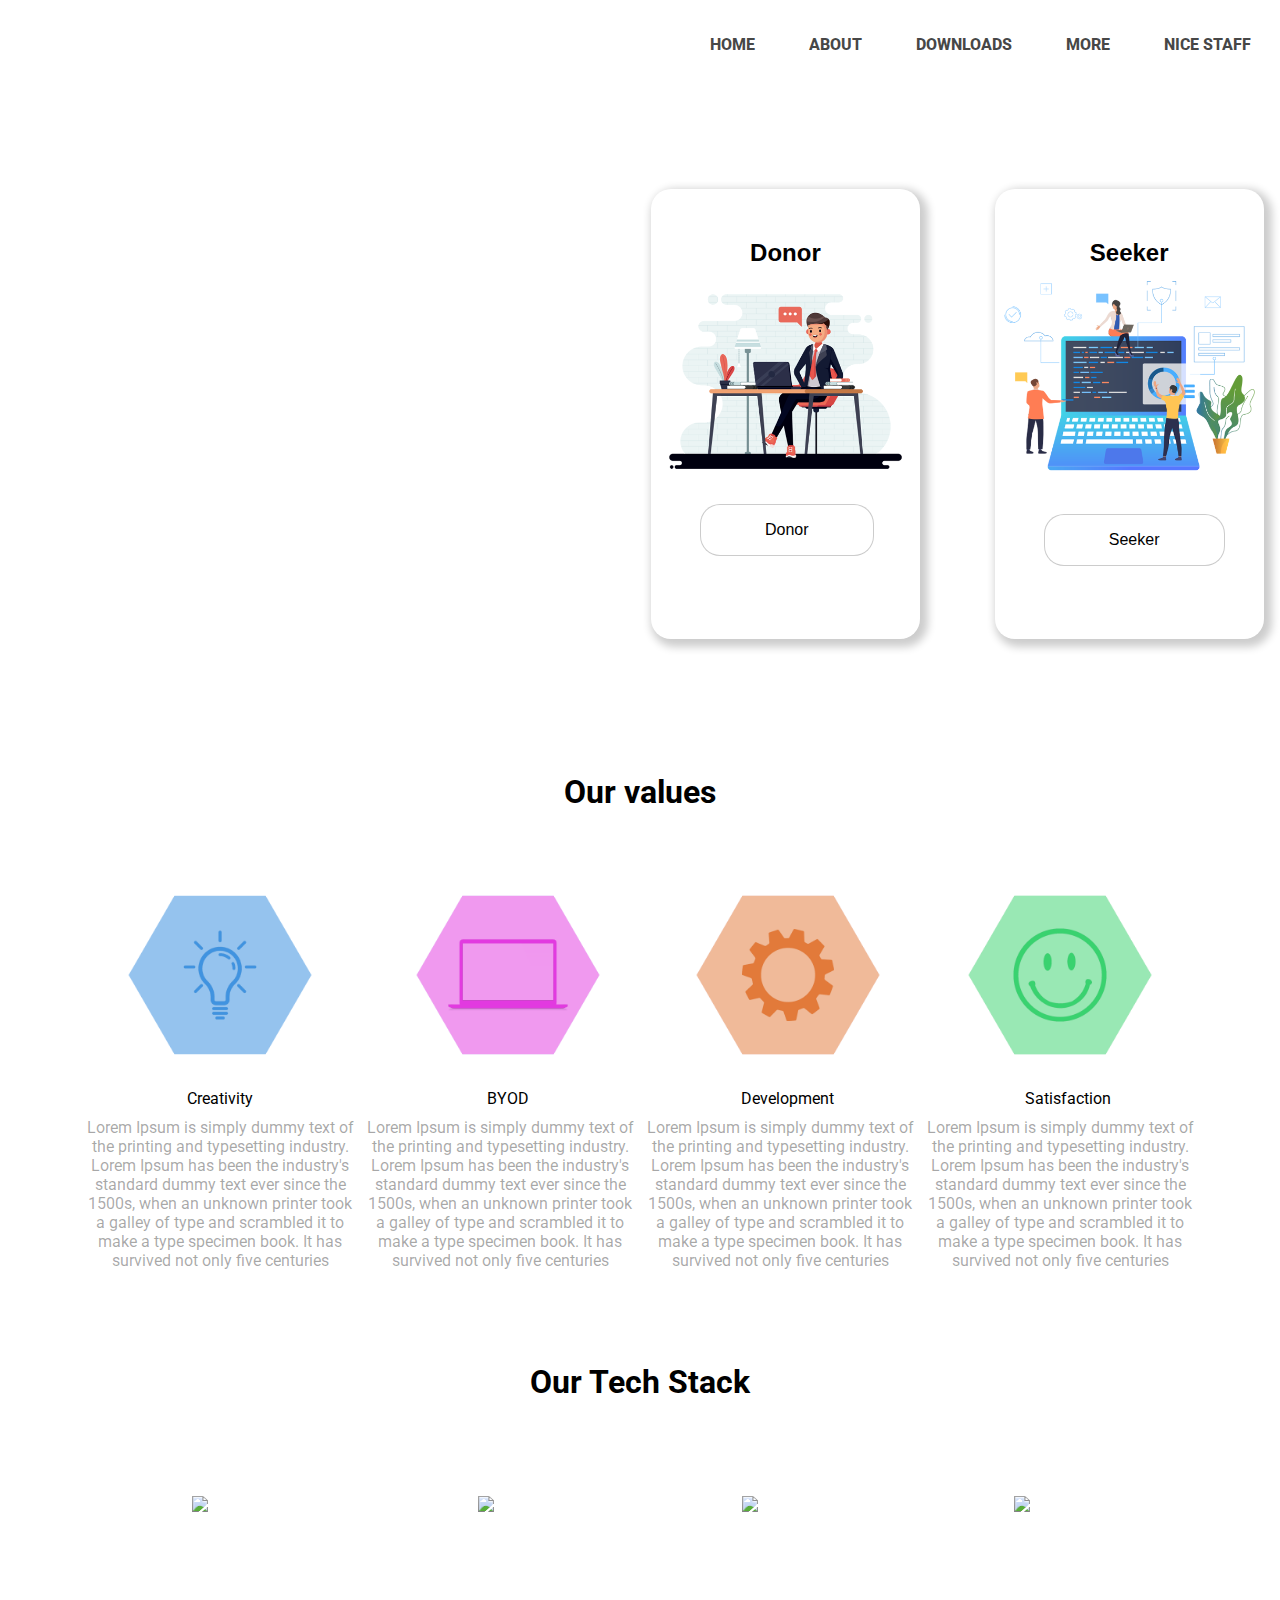
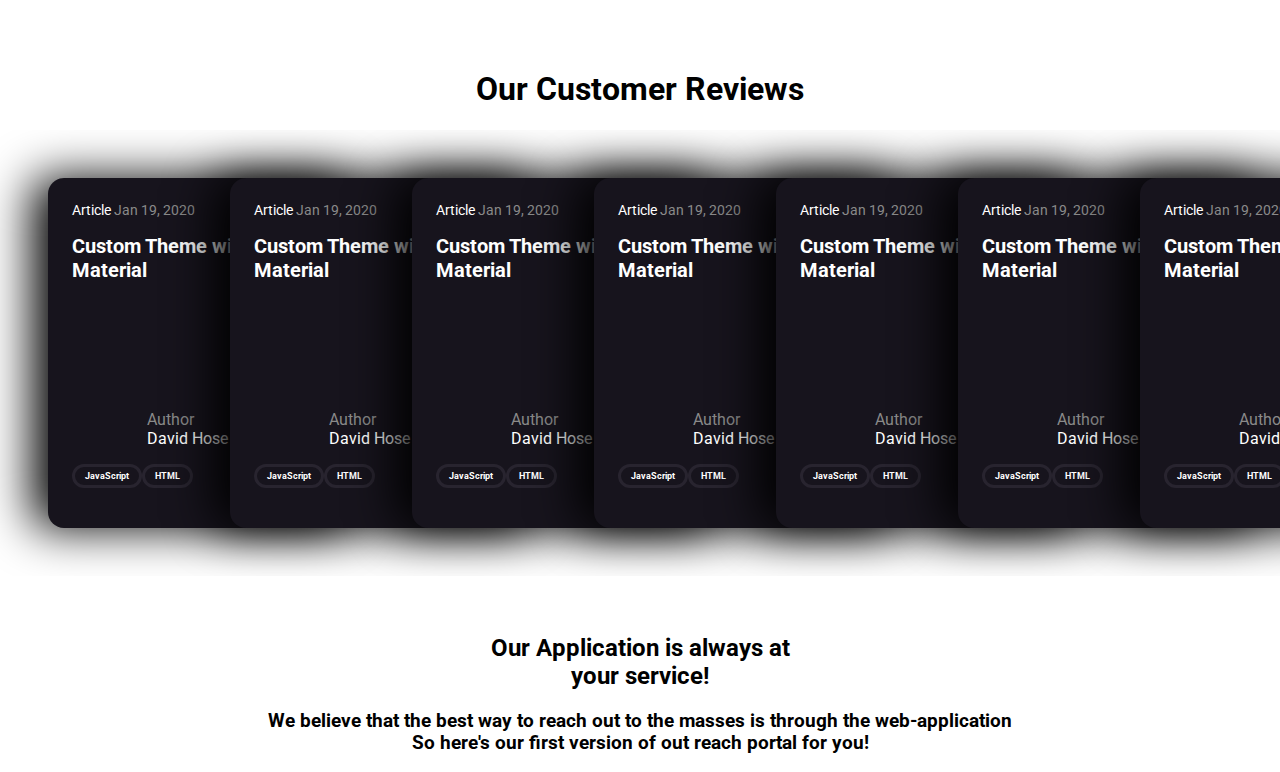
==== index.html @ 234221c1 "First commit" ====
<!DOCTYPE html>
<html lang="en">
<head>
  <meta charset="UTF-8">
  <meta name="viewport" content="width=device-width, initial-scale=1.0">
  <title>Document</title>
  <style>
    
    </style>
</head>
<body>
 
  <link href='https://fonts.googleapis.com/css?family=Roboto:500,900,100,300,700,400' rel='stylesheet' type='text/css'>
  <link rel="stylesheet" href="navbar.css">
  <link rel="stylesheet" href="values.css">
  <link rel="stylesheet" href="logo.css">
  <link rel="stylesheet" href="cards.css">
  <link rel="stylesheet" href="quote.css">
  <link rel="stylesheet" href="login_cards.css">
  <link rel="stylesheet" href="style.css">
 
  <section>
    <nav class="circle">
      <ul>
        <li><a href="#">Home</a></li>
        <li><a href="#">About</a></li>
        <li><a href="#">Downloads</a></li>
        <li><a href="#">More</a></li>
        <li><a href="#">Nice staff</a></li>
      </ul>
    </nav>
   
    <div class='logo_choose'>
        <div class='logo'>
            <img margin-bottom: 500px; src="https://i.pinimg.com/originals/a4/48/f0/a448f012ac2681e47ebdd86aaf8a274a.gif" alt="Not supported" class='iconDetails'>
            
          </div>
    
  

    <div class='right'>
        
    <div class='choice'>
       <div>
        <center><h2 style="color:black; padding-top: 30px; font-family:'Fira Sans', sans-serif; margin-bottom: -20px;">Donor</h2></center>
       </div>
        <img src="donar.png" alt="Avatar" style="width:100%; margin-bottom: -20px;">
      
        <button class="maruthibutton maruthibutton1">Donor</button>
      
    </div>
    <div class='choice'>
        <div>
            <center><h2 style="color:black; padding-top: 30px; font-family:'Fira Sans', sans-serif; margin-bottom: -10px;">Seeker</h2></center>
           </div>
            <img src="seeker.png" alt="Avatar" style="width:100%; margin-bottom: -20px;">
          
            <button class="maruthibutton maruthibutton1">Seeker</button>
          
    </div>
    
</div>
<!-- <div class='maruthitext'>
<strong><i><center><p style="color:black;font-size:28px;margin-bottom: auto;">"We are Olaska,The Greatest battles are with closest people."</p></center></i>
<i><center><p style="color:black;font-size:28px; margin-bottom: auto;">"We are the back mirrors of millions of people."</p></center></i>
</strong>
</div> -->

    </section>
    <div><h1 style="color:black;margin-top:700px;text-align: center;">Our values</h1></div>
    

    <center>
        <br>
        <br>
      <div class="row" style="padding-left: 80px; padding-right: 80px;">
          
        <div class="column" >
          <img src="1.png" alt="Snow" height="200" width="200" >
        </div>
        <div class="column" style="padding-left: 20px;">
          <img src="2.png" alt="Forest" height="200" width="200">
        </div>
        <div class="column" style="padding-left: 20px;">
          <img src="3.png" alt="Mountains" height="200" width="200">
        </div>
        <div class="column">
          <img src="4.png" alt="Mountains" height="200" width="200">
        </div>
    </div>

    
    <div class="row" style="padding-left: 80px; padding-right: 80px;">
      <div class="column" >
        <p style="color:rgb(0, 0, 0);">Creativity</p>
      </div>
      <div class="column" style="padding-left: 20px;">
        <p style="color:black;">BYOD</p>
      </div>
      <div class="column" style="padding-left: 20px;">
        <p style="color:black;">Development</p>
      </div>
      <div class="column" style="padding-left: 20px;">
        <p style="color:black;">Satisfaction</p>
      </div>
  </div>
  <div class="row" style="padding-left: 80px; padding-right: 80px;">
    <div class="column">
      <p style="color:rgba(0, 0, 0, 0.349);">Lorem Ipsum is simply dummy text of the printing and typesetting industry. Lorem Ipsum has been the industry's standard dummy text ever since the 1500s, when an unknown printer took a galley of type and scrambled it to make a type specimen book. It has survived not only five centuries</p>
    </div>
    <div class="column">
      <p style="color:rgba(0, 0, 0, 0.349);">Lorem Ipsum is simply dummy text of the printing and typesetting industry. Lorem Ipsum has been the industry's standard dummy text ever since the 1500s, when an unknown printer took a galley of type and scrambled it to make a type specimen book. It has survived not only five centuries</p>
    </div>
    <div class="column">
      <p style="color:rgba(0, 0, 0, 0.349);">Lorem Ipsum is simply dummy text of the printing and typesetting industry. Lorem Ipsum has been the industry's standard dummy text ever since the 1500s, when an unknown printer took a galley of type and scrambled it to make a type specimen book. It has survived not only five centuries</p>
    </div>
    <div class="column">
      <p style="color:rgba(0, 0, 0, 0.349);">Lorem Ipsum is simply dummy text of the printing and typesetting industry. Lorem Ipsum has been the industry's standard dummy text ever since the 1500s, when an unknown printer took a galley of type and scrambled it to make a type specimen book. It has survived not only five centuries</p>
    </div>
</div>
<br>
<br>
<div><h1 style="color:black;margin-top:50px;text-align: center;">Our Tech Stack</h1></div>
<div class="row" style="padding-left: 80px; padding-right: 80px; margin-top:90px">
          
    <div class="column" >
      <img src="https://pngimg.com/uploads/mysql/mysql_PNG23.png" alt="Snow" height="200" width="200" >
    </div>
    <div class="column" style="padding-left: 20px;">
      <img src="https://upload.wikimedia.org/wikipedia/commons/thumb/6/61/HTML5_logo_and_wordmark.svg/512px-HTML5_logo_and_wordmark.svg.png" alt="Forest" height="200" width="200">
    </div>
    <div class="column" style="padding-left: 20px;">
      <img src="https://www.freepnglogos.com/uploads/javascript-png/javascript-shield-logo-icon-2.png" alt="Mountains" height="200" width="200">
    </div>
    <div class="column">
      <img src="https://cdn.freebiesupply.com/logos/large/2x/java-logo-png-transparent.png" alt="Mountains" height="200" width="200">
    </div>
</div>
    </center>
    <div><h1 style="color:black;margin-top:150px;text-align: center;">Our Customer Reviews</h1></div>
  <div class="card-container">
    <div class="card">
        <header class="article-header">
            <div>
                <div class="category-title">
                    Article
                    <span class="date">Jan 19, 2020</span>
                </div>
            </div>
            <h2 class="article-title">
                Custom Theme with Angular Material
            </h2>
        </header>
        <div class="author">
            <div class="profile"></div>
            <div class="info">
                <div class="caption">Author</div>
                <div class="name">David Hose</div>
            </div>
        </div>
        <div class="tags">
            <div>JavaScript</div>
            <div>HTML</div>
        </div>
    </div>
    <div class="card">
        <header class="article-header">
            <div>
                <div class="category-title">
                    Article
                    <span class="date">Jan 19, 2020</span>
                </div>
            </div>
            <div class="article-title">
                Custom Theme with Angular Material
            </div>
        </header>
        <div class="author">
            <div class="profile"></div>
            <div class="info">
                <div class="caption">Author</div>
                <div class="name">David Hose</div>
            </div>
        </div>
        <div class="tags">
            <div>JavaScript</div>
            <div>HTML</div>
        </div>
    </div>

    <div class="card">
        <header class="article-header">
            <div>
                <div class="category-title">
                    Article
                    <span class="date">Jan 19, 2020</span>
                </div>
            </div>
            <div class="article-title">
                Custom Theme with Angular Material
            </div>
        </header>
        <div class="author">
            <div class="profile"></div>
            <div class="info">
                <div class="caption">Author</div>
                <div class="name">David Hose</div>
            </div>
        </div>
        <div class="tags">
            <div>JavaScript</div>
            <div>HTML</div>
        </div>
    </div>

    <div class="card">
        <header class="article-header">
            <div>
                <div class="category-title">
                    Article
                    <span class="date">Jan 19, 2020</span>
                </div>
            </div>
            <div class="article-title">
                Custom Theme with Angular Material
            </div>
        </header>
        <div class="author">
            <div class="profile"></div>
            <div class="info">
                <div class="caption">Author</div>
                <div class="name">David Hose</div>
            </div>
        </div>
        <div class="tags">
            <div>JavaScript</div>
            <div>HTML</div>
        </div>
    </div>
    <div class="card">
        <header class="article-header">
            <div>
                <div class="category-title">
                    Article
                    <span class="date">Jan 19, 2020</span>
                </div>
            </div>
            <div class="article-title">
                Custom Theme with Angular Material
            </div>
        </header>
        <div class="author">
            <div class="profile"></div>
            <div class="info">
                <div class="caption">Author</div>
                <div class="name">David Hose</div>
            </div>
        </div>
        <div class="tags">
            <div>JavaScript</div>
            <div>HTML</div>
        </div>
    </div>
    <div class="card">
        <header class="article-header">
            <div>
                <div class="category-title">
                    Article
                    <span class="date">Jan 19, 2020</span>
                </div>
            </div>
            <div class="article-title">
                Custom Theme with Angular Material
            </div>
        </header>
        <div class="author">
            <div class="profile"></div>
            <div class="info">
                <div class="caption">Author</div>
                <div class="name">David Hose</div>
            </div>
        </div>
        <div class="tags">
            <div>JavaScript</div>
            <div>HTML</div>
        </div>
    </div>
    <div class="card">
        <header class="article-header">
            <div>
                <div class="category-title">
                    Article
                    <span class="date">Jan 19, 2020</span>
                </div>
            </div>
            <div class="article-title">
                Custom Theme with Angular Material
            </div>
        </header>
        <div class="author">
            <div class="profile"></div>
            <div class="info">
                <div class="caption">Author</div>
                <div class="name">David Hose</div>
            </div>
        </div>
        <div class="tags">
            <div>JavaScript</div>
            <div>HTML</div>
        </div>
    </div>
    
</div> <br> <br>

<div>
    <center style="color:black;">
        <h2>Our Application is always at <br>your service!</h2>
        <h3>We believe that the best way to reach out to the masses is through the web-application
            <br>So here's our first version of out reach portal for you!
        </h3>
    </center>
</div>
</div>

</body>
</html>
---- navbar.css ----
body {
  font-family: 'Roboto', sans-serif;
  padding: 0;
  margin: 0;
  background-image: url("");
  background-repeat: no-repeat;
  background-attachment: fixed;
  background-size:cover;

}




/* NAVIGATION */
nav {
  
  margin-top:20px;
  background: rgba(255, 255, 255, 0);
  
  
}
nav ul {
  margin-left: 50%;
  list-style: none;
  text-align: center;
}
nav ul li {
  display: inline-block;
}
nav ul li a {
  display: block;
  padding: 15px;
  text-decoration: none;
  color: rgba(0, 0, 0, 0.733);
  font-weight: 800;
  text-transform: uppercase;
  margin: 0 10px;
}
nav ul li a,
nav ul li a:after,
nav ul li a:before {
  transition: all .5s;
}
nav ul li a:hover {
  color: 	#fff;
}


/* stroke */
nav.stroke ul li a,
nav.fill ul li a {
  position: relative;
}
nav.stroke ul li a:after,
nav.fill ul li a:after {
  position: absolute;
  bottom: 0;
  left: 0;
  right: 0;
  margin: auto;
  width: 0%;
  content: '.';
  color: transparent;
  background: #fff;
  height: 1px;
}
nav.stroke ul li a:hover:after {
  width: 100%;
}

nav.fill ul li a {
  transition: all 2s;
}

nav.fill ul li a:after {
  text-align: left;
  content: '.';
  margin: 0;
  opacity: 0;
}
nav.fill ul li a:hover {
  color: #fff;
  z-index: 1;
}
nav.fill ul li a:hover:after {
  z-index: -10;
  animation: fill 1s forwards;
  -webkit-animation: fill 1s forwards;
  -moz-animation: fill 1s forwards;
  opacity: 1;
}

/* Circle */
nav.circle ul li a {
  position: relative;
  overflow: hidden;
  z-index: 1;
}
nav.circle ul li a:after {
  display: block;
  position: absolute;
  margin: 0;
  top: 0;
  bottom: 0;
  left: 0;
  right: 0;
  content: '.';
  color: transparent;
  width: 1px;
  height: 1px;
  border-radius: 50%;
  background: transparent;
}
nav.circle ul li a:hover:after {
  -webkit-animation: circle 1.5s ease-in forwards;
}


/* Keyframes */
@-webkit-keyframes fill {
  0% {
    width: 0%;
    height: 1px;
  }
  50% {
    width: 100%;
    height: 1px;
  }
  100% {
    width: 100%;
    height: 100%;
    background: #fff;
  }
}

/* Keyframes */
@-webkit-keyframes circle {
  0% {
    width: 1px;
    top: 0;
    left: 0;
    bottom: 0;
    right: 0;
    margin: auto;
    height: 1px;
    z-index: -1;
    background: #fff;
    border-radius: 100%;
  }
  100% {
    background: #000;
    height: 5000%;
    width: 5000%;
    z-index: -1;
    top: 0;
    bottom: 0;
    left: 0;
    right: 0;
    margin: auto;
    border-radius: 0;
  }
}
---- values.css ----
* {
    box-sizing: border-box;
  }
  
  .column {
    float: left;
    width: 25%;
    padding: 5px;
  }
  
  /* Clearfix (clear floats) */
  .row::after {
    content: "";
    clear: both;
    display: table;
  }
---- logo.css ----
.half {
    width:40%;
    height: auto;
    }

    div.half2{
        position: absolute;
        top: 165px;
        left: 40px;
        margin-left:800px;
        width:50%;
    }
---- cards.css ----
* {
    box-sizing: border-box;
}

body {
    padding: 0;
    margin: 0;
    font-family: 'Segoe UI', Tahoma, Geneva, Verdana, sans-serif;
    color: #fff;
}

.card-container {
    width: 1500px;
    overflow-x: scroll;
    display: flex;
    background-color: #ffffff;
    padding: 3rem;
}

.card {
    min-width: 300px;
    height: 350px;
    border-radius: 16px;
    background-color: #17141d;
    box-shadow: -1rem 0 3rem #000;
    display: flex;
    flex-direction: column;
    padding: 1.5rem;
    transition: 0.2s;
}

.date {
    color: #8a8a8a;
}

.tags {
    display: flex;
    flex-wrap: wrap;
    margin: 1rem 0 1rem;
}

.tags div {
    font-size: 9px;
    font-weight: 700;
    padding: 4px 10px;
    border: 3px solid #28242f;
    border-radius: 2rem;
}

.card .category-title {
    font-size: 14px;
    color: #fff;
    margin-bottom: 1rem;
}

.card .article-title {
    font-size: 20px;
    font-weight: 700;
}

.card .article-header {
    margin-bottom: auto;
}

.card .author {
    margin-top: 3rem;
    display: grid;
    grid-template-columns: 75px 1fr;
}

.author .info .caption {
    color: #8a8a8a;
}

.card:not(:first-child) {
    margin-left: -130px;
}

.card:hover {
    transform: translateY(-1rem);
}

.card:hover~.card{
    transform: translateX(130px);
}
---- quote.css ----
blockquote{
    font-size: 30px;
    margin: .5em 10px;
    padding: 0 10px;
    quotes: "\201C""\201D""\2018""\2019";
    padding: 10px 20px;
    line-height: 1.4;
  }
  
  blockquote:before {
    content: open-quote;
    display: inline;
    /* height: 0; */
    line-height: 0;
    left: -10px;
    position: relative;
    top: 30px;
    color: skyblue;
    font-size: 3em;
  }
  
  p{
    margin: 0;
  }
  
  footer{
    margin:0;
    text-align: right;
    font-size: 1em;
    font-style: italic;
  }
---- style.css ----
body {
    font-family: 'Roboto', sans-serif;
    padding: 0;
    margin: 0;
  }
  .logo_choose{
    margin-bottom: 200px;
  }
 
  .container2 {
    width:40%;
  
    
    }

    .logo {
        
        float:left; 
        height:200px;
        width:20%;
        margin-top: -150px;
        margin-left: -60px;
        	
    }
    .maruthitext {
      color:black;
      width:50%;
   
      margin-left: -0px;
      
        
  }
    .text{
        width:100%;
        text-align: center;
    }
    .right{
      margin-top: auto;
      margin-left:45%;
        width:60%;
    }
    .choice {
        height: 450px;
        float: left;
        margin-left: 75px;
        margin-top: 100px;
        width: 35%;
        background-color: #fff;
        box-shadow: 4px 4px 8px 4px rgba(0,0,0,0.2);
        transition: 0.3s;
        border-radius: 20px;

    }
    .choice:hover {
        box-shadow: 16px 16px 24px 24px rgba(0,0,0,0.2);
      }
      
     .image {
      
        padding: -60px 6px 6px 6px;
      }
      .image img{
        border-radius: 20px;
      }
      
    .details  {
        padding: 2px 16px;
      }
      .button {
        background-color: #4CAF50; /* Green */
        border: none;
        color: white;
        padding: 16px 64px;
        text-align: center;
        text-decoration: none;
        display: inline-block;
        font-size: 16px;
        margin: 4px 24px;
        transition-duration: 0.4s;
        cursor: pointer;
      }
      
      .button1 {
        background-color: white; 
        color: black; 
        border: 1px solid rgba(9, 247, 207, 0.404) ;
        border-radius: 20px;
        box-shadow: 16px 16px 16px 16px rgba(0,0,0,0.2);
      }
      
      .button1:hover {
        background-color: #58e9f3c4;
        color: white;
      }
      .maruthibutton {
        float: center;
        padding: 16px 64px;
        margin: 4px 49px;
        background-color: #fff;
       
        transition: 0.3s;
        border-radius: 20px;
        background-color: #4CAF50; /* Green */
        border: none;
        color: white;
        text-align: center;
        text-decoration: none;
        display: inline-block;
        font-size: 16px;
        transition-duration: 0.4s;
        cursor: pointer;
      }
      
      .maruthibutton1 {
        background-color: white; 
        color: black; 
        border: 1px solid  rgba(0,0,0,0.2) ;
        border-radius: 20px;
        
      }
      
      .maruthibutton1:hover {
        box-shadow: 24px 24px 24px 24px rgba(0,0,0,0.2);
        background-color: #00c8ffc0;
        color: white;
      }
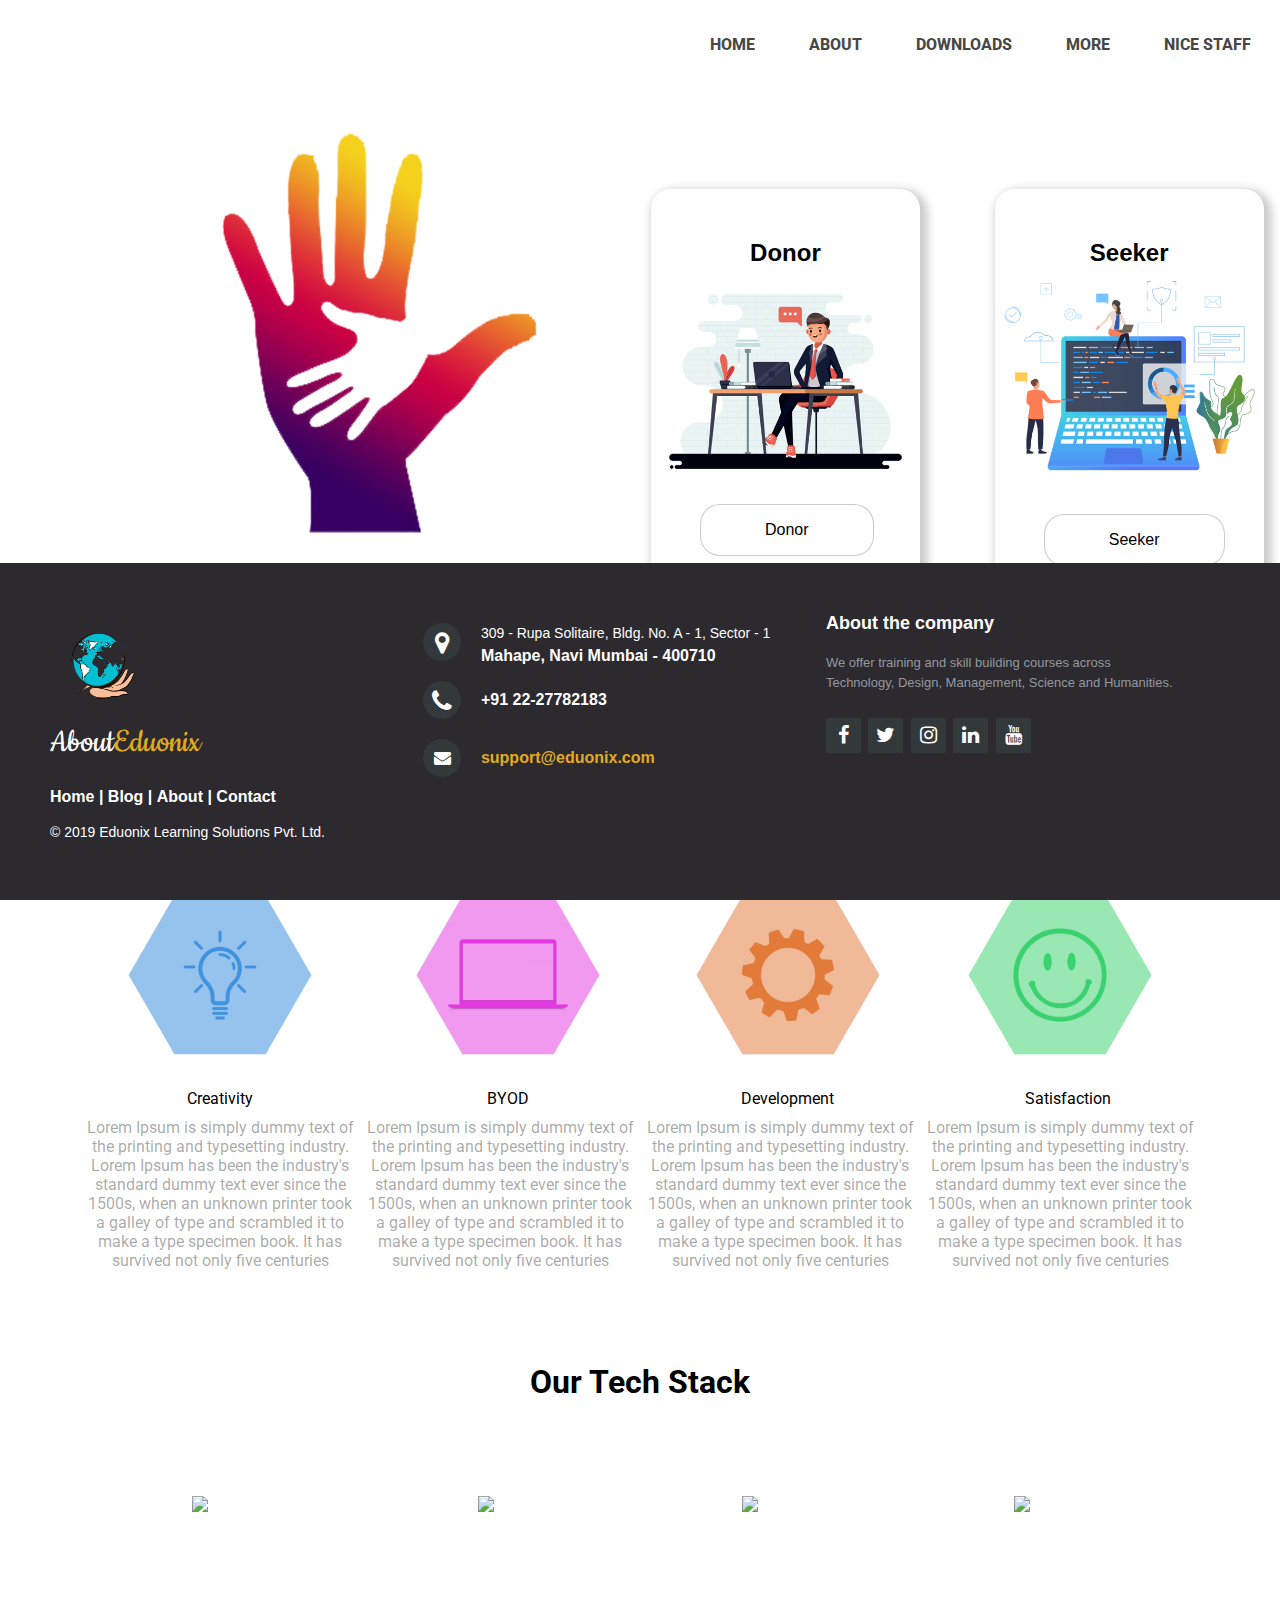
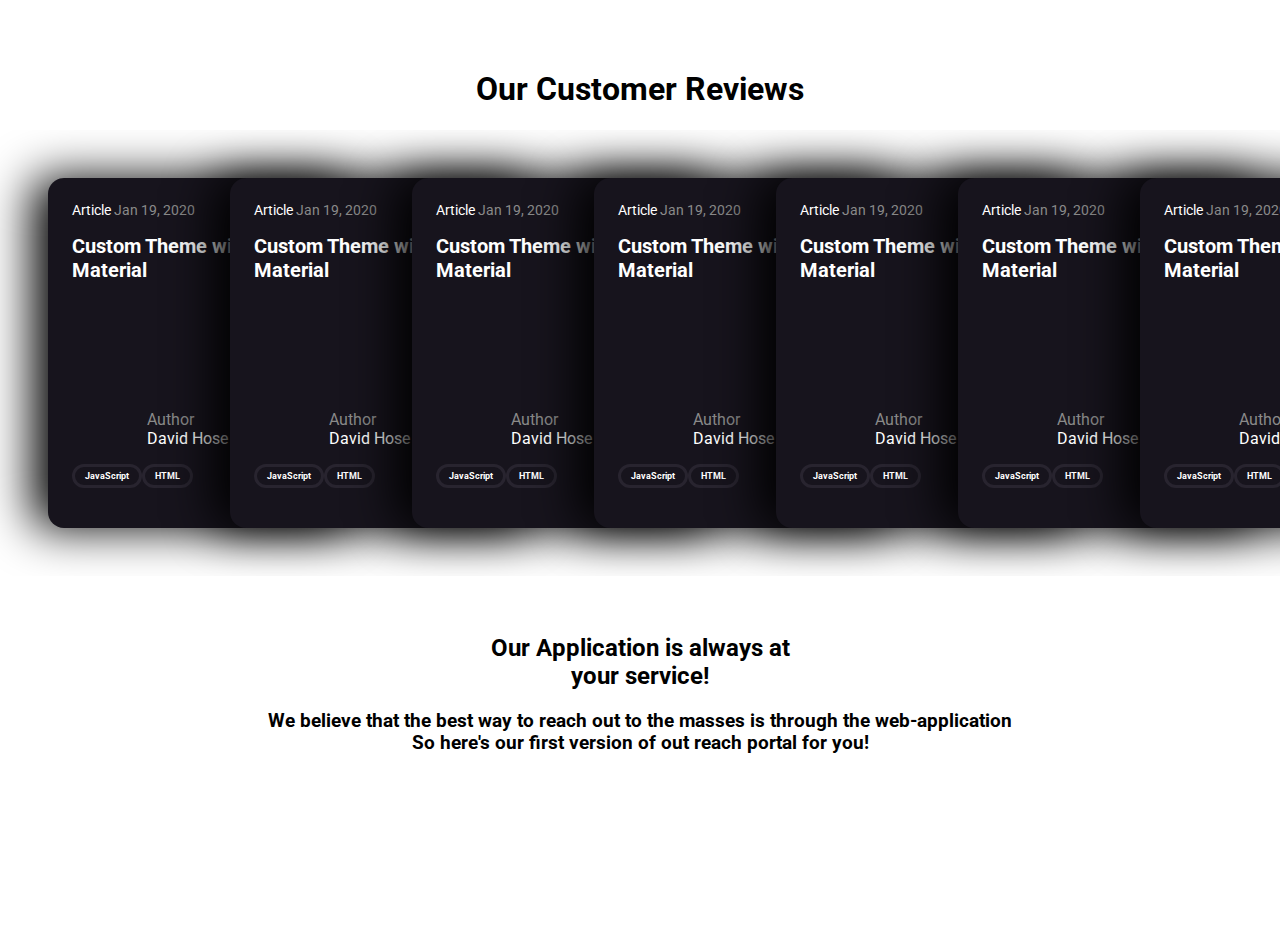
==== commit 945ae3c9: "secod cmmit" ====
--- a/index.html
+++ b/index.html
@@ -32,7 +32,7 @@
    
     <div class='logo_choose'>
         <div class='logo'>
-            <img margin-bottom: 500px; src="https://i.pinimg.com/originals/a4/48/f0/a448f012ac2681e47ebdd86aaf8a274a.gif" alt="Not supported" class='iconDetails'>
+            <img margin-bottom: 500px; src="new_logo.png" alt="Not supported" class='iconDetails' width="600" height="600">
             
           </div>
     
@@ -321,6 +321,69 @@
     </center>
 </div>
 </div>
-
+<link rel="stylesheet" href="footer.css">
+	<link rel="stylesheet" href="http://maxcdn.bootstrapcdn.com/font-awesome/4.2.0/css/font-awesome.min.css">
+
+	<link href="http://fonts.googleapis.com/css?family=Cookie" rel="stylesheet" type="text/css">
+
+</head>
+	<body>
+		<header>
+			<h1> Responsive Footer </h1>
+			<h2>Have a look</h2>
+			<h2><span>On Below Footer</span></h2>
+		</header>
+
+		<!-- The content of your page would go here. -->
+
+		<footer class="footer-distributed">
+
+			<div class="footer-left">
+          <img src="logo.png">
+				<h3>About<span>Eduonix</span></h3>
+
+				<p class="footer-links">
+					<a href="#">Home</a>
+					|
+					<a href="#">Blog</a>
+					|
+					<a href="#">About</a>
+					|
+					<a href="#">Contact</a>
+				</p>
+
+				<p class="footer-company-name">© 2019 Eduonix Learning Solutions Pvt. Ltd.</p>
+			</div>
+
+			<div class="footer-center">
+				<div>
+					<i class="fa fa-map-marker"></i>
+					  <p><span>309 - Rupa Solitaire,
+						 Bldg. No. A - 1, Sector - 1</span>
+						Mahape, Navi Mumbai - 400710</p>
+				</div>
+
+				<div>
+					<i class="fa fa-phone"></i>
+					<p>+91 22-27782183</p>
+				</div>
+				<div>
+					<i class="fa fa-envelope"></i>
+					<p><a href="mailto:support@eduonix.com">support@eduonix.com</a></p>
+				</div>
+			</div>
+			<div class="footer-right">
+				<p class="footer-company-about">
+					<span>About the company</span>
+					We offer training and skill building courses across Technology, Design, Management, Science and Humanities.</p>
+				<div class="footer-icons">
+					<a href="#"><i class="fa fa-facebook"></i></a>
+					<a href="#"><i class="fa fa-twitter"></i></a>
+					<a href="#"><i class="fa fa-instagram"></i></a>
+					<a href="#"><i class="fa fa-linkedin"></i></a>
+					<a href="#"><i class="fa fa-youtube"></i></a>
+				</div>
+			</div>
+		</footer>
 </body>
 </html>--- a/style.css
+++ b/style.css
@@ -15,11 +15,12 @@
 
     .logo {
         
-        float:left; 
-        height:200px;
-        width:20%;
-        margin-top: -150px;
-        margin-left: -60px;
+      float:left; 
+      height:200px;
+      width:20%;
+      margin-top: 10px;
+      margin-left: 70px;
+
         	
     }
     .maruthitext {
--- a/footer.css
+++ b/footer.css
@@ -0,0 +1,186 @@
+@import url('http://fonts.googleapis.com/css?family=Open+Sans:400,700');
+
+
+
+
+/* The footer is fixed to the bottom of the page */
+
+footer{
+	position: fixed;
+	bottom: 0;
+}
+
+@media (max-height:800px){
+	footer { position: static; }
+	header { padding-top:40px; }
+}
+
+
+.footer-distributed{
+	background-color: #2c292f;
+	box-sizing: border-box;
+	width: 100%;
+	text-align: left;
+	font: bold 16px sans-serif;
+	padding: 50px 50px 60px 50px;
+	margin-top: 80px;
+}
+
+.footer-distributed .footer-left,
+.footer-distributed .footer-center,
+.footer-distributed .footer-right{
+	display: inline-block;
+	vertical-align: top;
+}
+
+/* Footer left */
+
+.footer-distributed .footer-left{
+	width: 30%;
+}
+
+.footer-distributed h3{
+	color:  #ffffff;
+	font: normal 36px 'Cookie', cursive;
+	margin: 0;
+}
+
+/* The company logo */
+
+.footer-distributed .footer-left img{
+	width: 30%;
+}
+
+.footer-distributed h3 span{
+	color:  #e0ac1c;
+}
+
+/* Footer links */
+
+.footer-distributed .footer-links{
+	color:  #ffffff;
+	margin: 20px 0 12px;
+}
+
+.footer-distributed .footer-links a{
+	display:inline-block;
+	line-height: 1.8;
+	text-decoration: none;
+	color:  inherit;
+}
+
+.footer-distributed .footer-company-name{
+	color:  #fff;
+	font-size: 14px;
+	font-weight: normal;
+	margin: 0;
+}
+
+/* Footer Center */
+
+.footer-distributed .footer-center{
+	width: 35%;
+}
+
+
+.footer-distributed .footer-center i{
+	background-color:  #33383b;
+	color: #ffffff;
+	font-size: 25px;
+	width: 38px;
+	height: 38px;
+	border-radius: 50%;
+	text-align: center;
+	line-height: 42px;
+	margin: 10px 15px;
+	vertical-align: middle;
+}
+
+.footer-distributed .footer-center i.fa-envelope{
+	font-size: 17px;
+	line-height: 38px;
+}
+
+.footer-distributed .footer-center p{
+	display: inline-block;
+	color: #ffffff;
+	vertical-align: middle;
+	margin:0;
+}
+
+.footer-distributed .footer-center p span{
+	display:block;
+	font-weight: normal;
+	font-size:14px;
+	line-height:2;
+}
+
+.footer-distributed .footer-center p a{
+	color:  #e0ac1c;
+	text-decoration: none;;
+}
+
+
+/* Footer Right */
+
+.footer-distributed .footer-right{
+	width: 30%;
+}
+
+.footer-distributed .footer-company-about{
+	line-height: 20px;
+	color:  #92999f;
+	font-size: 13px;
+	font-weight: normal;
+	margin: 0;
+}
+
+.footer-distributed .footer-company-about span{
+	display: block;
+	color:  #ffffff;
+	font-size: 18px;
+	font-weight: bold;
+	margin-bottom: 20px;
+}
+
+.footer-distributed .footer-icons{
+	margin-top: 25px;
+}
+
+.footer-distributed .footer-icons a{
+	display: inline-block;
+	width: 35px;
+	height: 35px;
+	cursor: pointer;
+	background-color:  #33383b;
+	border-radius: 2px;
+
+	font-size: 20px;
+	color: #ffffff;
+	text-align: center;
+	line-height: 35px;
+
+	margin-right: 3px;
+	margin-bottom: 5px;
+}
+
+/* Here is the code for Responsive Footer */
+/* You can remove below code if you don't want Footer to be responsive */
+
+
+@media (max-width: 880px) {
+
+	.footer-distributed .footer-left,
+	.footer-distributed .footer-center,
+	.footer-distributed .footer-right{
+		display: block;
+		width: 100%;
+		margin-bottom: 40px;
+		text-align: center;
+	}
+
+	.footer-distributed .footer-center i{
+		margin-left: 0;
+	}
+
+}